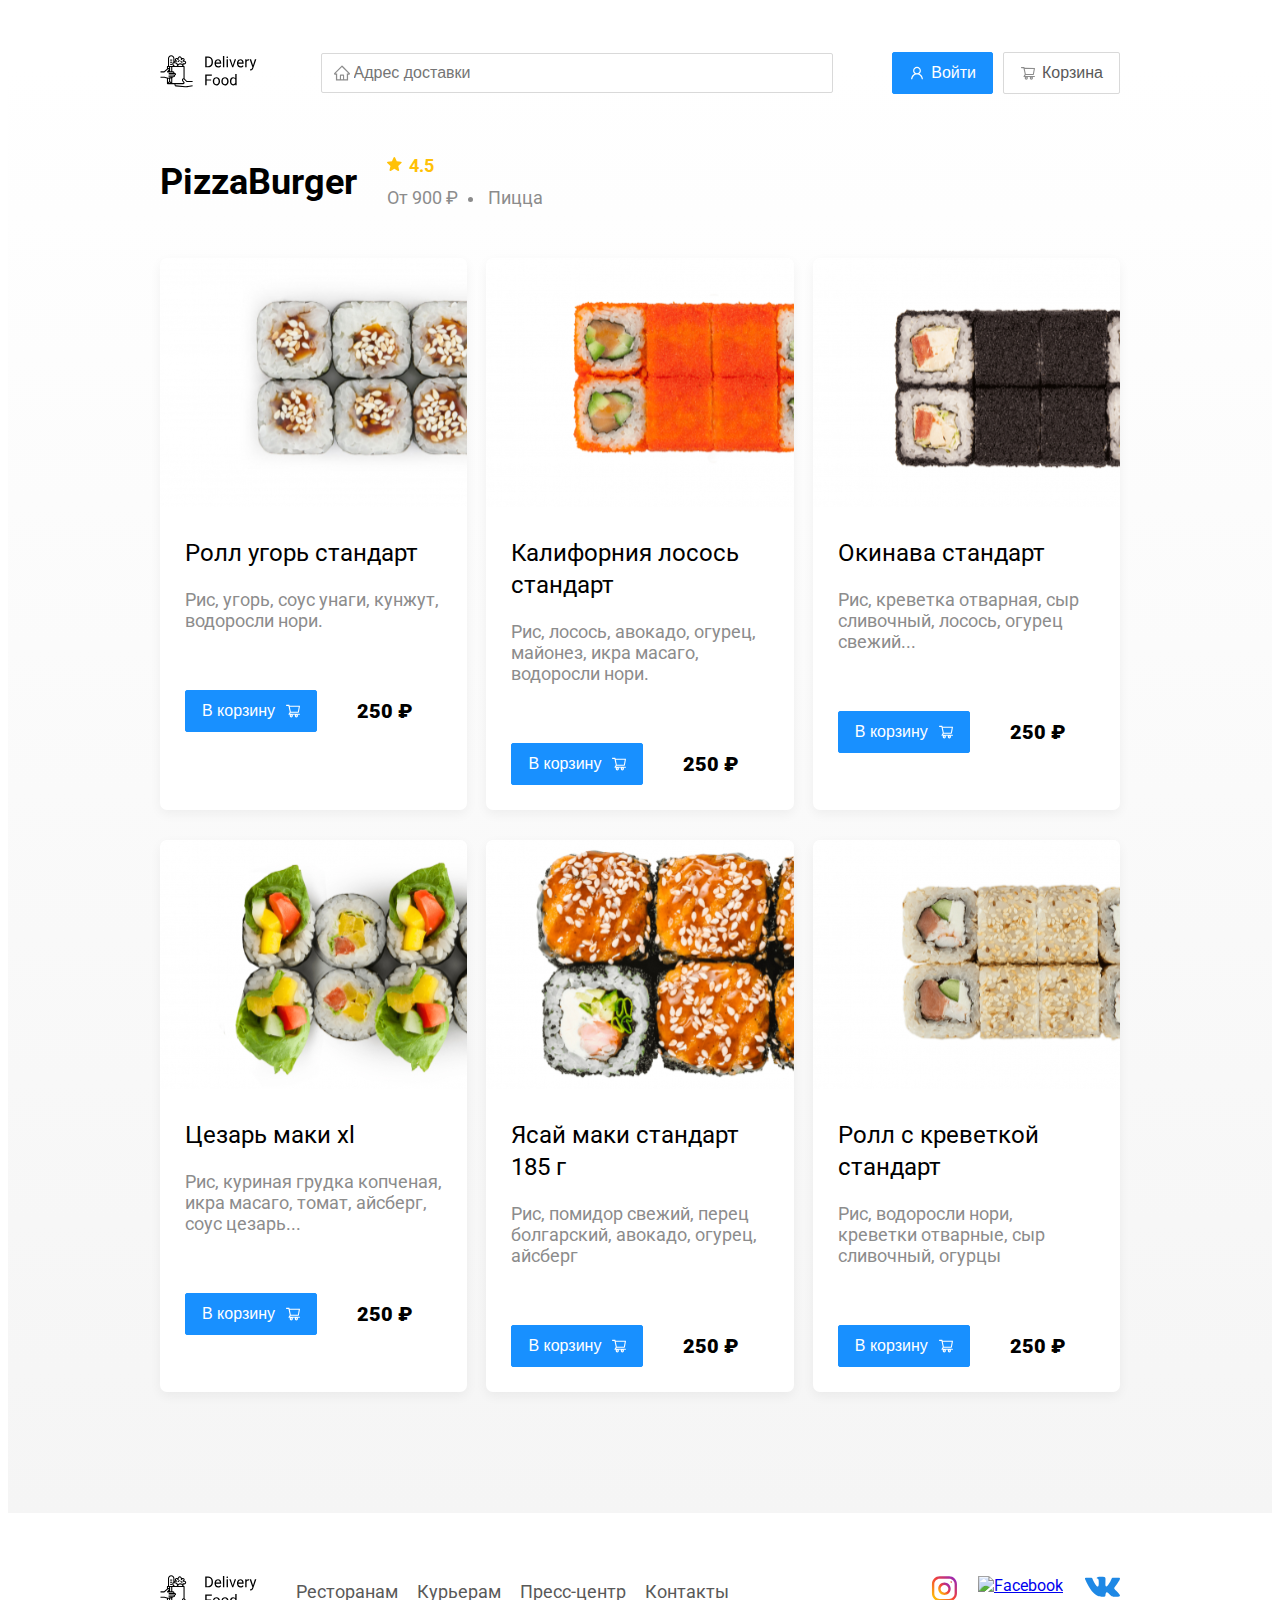
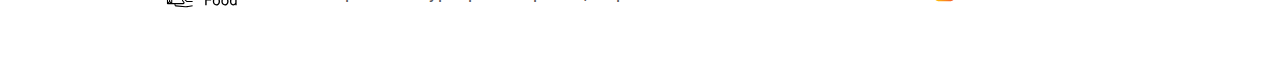
==== restaurent.html @ 797dbf08 "Add files via upload" ====
<!DOCTYPE html>
<html lang="ru">
<head>
  <meta charset="UTF-8">
  <meta name="viewport" content="width=device-width, initial-scale=1">
  
  <title>PizzaBurger - доставка еды на дом</title>
  <link href="https://fonts.googleapis.com/css2?family=Roboto:wght@400;700&display=swap" rel="stylesheet"> 
  <link rel="stylesheet" href="css/style.css">
</head>
<body>
  <div class="gradient">
    <div class="container">
      <header class="header">
        <a class="logo" href="index.html"><img src="img/logo.svg" alt="Logo" class=""></a>
        <input type="search" class="input input-adress" placeholder="Адрес доставки">
        <div class="buttons">
         <button class="button button-primary">
           <img src="img/user.svg" alt="user" class="button-icon">
           <span class="button-text">Войти</span>
          </button>
          <button class="button" id="cart-button">
            <img src="img/shopping-cart.svg" alt="shopping cart" class="button-icon">
            <span class="button-text">Корзина</span>  
          </button>
        </div> 
      </header>      
      <section class="restaurants">
        <div class="restaurants-heading">
          <h2>PizzaBurger</h2>     
          <div class="restaurant-info restaurants-title">
            <span class="rating">4.5</span>
            <span class="price">От 900 ₽</span>
            <span class="kitchen">Пицца</span>
          </div>
        </div>
        <div class="restaurants-cards">  
          <!--карточка-->          
          <a class="restaurant" href="#">          
            <img src="img/eat1.svg" alt="restaurant-image" class="restaurant-image">                  
            <div class="restuarant-text">
              <div class="restaurant-title">           
                <h3 class="card-tittle card-tittle-reg">Ролл угорь стандарт</h3>                
              </div>
              <div class="restaurant-info">               
                <span class="ingredients">Рис, угорь, соус унаги, кунжут, водоросли нори.</span>                
              </div>
              <div class="restaurant-button">
                <button class="button button-primary">
                  <span class="button-card-text">В корзину</span>
                  <img src="img/card-bt.svg" alt="cart">  
                </button> 
                <div class="card-price-bold">
                  <strong> 250 ₽</strong>
                </div>                
              </div>
            </div>       
          </a>
          <!--карточка-->          
          <a class="restaurant" href="#">          
            <img src="img/eat2.svg" alt="restaurant-image" class="restaurant-image">                  
            <div class="restuarant-text">
              <div class="restaurant-title">           
                <h3 class="card-tittle card-tittle-reg">Калифорния лосось стандарт</h3>                
              </div>
              <div class="restaurant-info">               
                <span class="ingredients">Рис, лосось, авокадо, огурец, майонез, икра масаго, водоросли нори.</span>                
              </div>
              <div class="restaurant-button">
                <button class="button button-primary">
                  <span class="button-card-text">В корзину</span>
                  <img src="img/card-bt.svg" alt="cart">  
                </button> 
                <div class="card-price-bold">
                  <strong> 250 ₽</strong>
                </div>                
              </div>
            </div>       
          </a>
          <!--карточка-->                   
          <a class="restaurant" href="#">          
            <img src="img/eat4.svg" alt="restaurant-image" class="restaurant-image">                  
            <div class="restuarant-text">
              <div class="restaurant-title">           
                <h3 class="card-tittle card-tittle-reg">Окинава стандарт</h3>                
              </div>
              <div class="restaurant-info">               
                <span class="ingredients"> Рис, креветка отварная, сыр сливочный, лосось, огурец свежий...</span>                
              </div>
              <div class="restaurant-button">
                <button class="button button-primary">
                  <span class="button-card-text">В корзину</span>
                  <img src="img/card-bt.svg" alt="cart">  
                </button> 
                <div class="card-price-bold">
                  <strong> 250 ₽</strong>
                </div>                
              </div>
            </div>       
          </a>
          <!--карточка-->          
          <a class="restaurant" href="#">          
            <img src="img/eat5.svg" alt="restaurant-image" class="restaurant-image">                  
            <div class="restuarant-text">
              <div class="restaurant-title">           
                <h3 class="card-tittle card-tittle-reg">Цезарь маки хl</h3>                
              </div>
              <div class="restaurant-info">               
                <span class="ingredients">Рис, куриная грудка копченая, икра масаго, томат, айсберг, соус цезарь...</span>                
              </div>
              <div class="restaurant-button">
                <button class="button button-primary">
                  <span class="button-card-text">В корзину</span>
                  <img src="img/card-bt.svg" alt="cart">  
                </button> 
                <div class="card-price-bold">
                  <strong> 250 ₽</strong>
                </div>                
              </div>
            </div>       
          </a>
          <!--карточка-->          
          <a class="restaurant" href="#">          
            <img src="img/eat6.svg" alt="restaurant-image" class="restaurant-image">                  
            <div class="restuarant-text">
              <div class="restaurant-title">           
                <h3 class="card-tittle card-tittle-reg">Ясай маки стандарт 185 г</h3>                
              </div>
              <div class="restaurant-info">               
                <span class="ingredients">Рис, помидор свежий, перец болгарский, авокадо, огурец, айсберг</span>                
              </div>
              <div class="restaurant-button">
                <button class="button button-primary">
                  <span class="button-card-text">В корзину</span>
                  <img src="img/card-bt.svg" alt="cart">  
                </button> 
                <div class="card-price-bold">
                  <strong> 250 ₽</strong>
                </div>                
              </div>
            </div>       
          </a>
          <!--карточка--> 
          <a class="restaurant" href="#">          
            <img src="img/eat3.svg" alt="restaurant-image" class="restaurant-image">                  
            <div class="restuarant-text">
              <div class="restaurant-title">           
                <h3 class="card-tittle card-tittle-reg">Ролл с креветкой стандарт</h3>                
              </div>
              <div class="restaurant-info">               
                <span class="ingredients">Рис, водоросли нори, креветки отварные, сыр сливочный, огурцы</span>                
              </div>
              <div class="restaurant-button">
                <button class="button button-primary">
                  <span class="button-card-text">В корзину</span>
                  <img src="img/card-bt.svg" alt="cart">  
                </button> 
                <div class="card-price-bold">
                  <strong> 250 ₽</strong>
                </div>                
              </div>
            </div>       
          </a>
          
          
          
        </div>
      </section>
    </div>
  </div>
  <footer>
    <div class="container container-footer">
      <img src="img/logo.svg" alt="Logo" class="logo">      
      <nav class="footer-links">           
        <a href="#">Ресторанам</a>
        <a href="#">Курьерам</a>
        <a href="#">Пресс-центр</a>
        <a href="#">Контакты</a>
      </nav> 
      <div class="social-icons">
        <a href="#"><img src="img/insta.svg" alt="Instagram"></a>
        <a href="#"><img src="img/fb.svg" alt="Facebook"></a>
        <a href="#"><img src="img/vk.svg" alt="Vkontakte"></a>
      </div>
    </div>
  </footer>
  </div>
  <div class="modal">
    <div class="modal-dialog">
      <div class="modal-header">
        <h3 class="modal-tittle">Корзина</h3>
        <button class="close">&times;</button>
      </div>
      <div class="modal-body">
        <!--foods-row-->
        <div class="foods-row">
          <span class="food-name">Ролл угорь стандарт</span>
          <strong class="food-price">250 ₽</strong>
          <div class="foos-counter">
            <button class="counter-button">-</button>
            <span class="counter">1</span>
            <button class="counter-button">+</button>
          </div>
        </div>
        <!--foods-row-->
        <div class="foods-row">
          <span class="food-name">Ролл угорь стандарт</span>
          <strong class="food-price">250 ₽</strong>
          <div class="foos-counter">
            <button class="counter-button">-</button>
            <span class="counter">1</span>
            <button class="counter-button">+</button>
          </div>
        </div>
        <!--foods-row-->
        <div class="foods-row">
          <span class="food-name">Ролл угорь стандарт</span>
          <strong class="food-price">250 ₽</strong>
          <div class="foos-counter">
            <button class="counter-button">-</button>
            <span class="counter">1</span>
            <button class="counter-button">+</button>
          </div>
        </div>
        <!--foods-row-->
        <div class="foods-row">
          <span class="food-name">Ролл угорь стандарт</span>
          <strong class="food-price">250 ₽</strong>
          <div class="foos-counter">
            <button class="counter-button">-</button>
            <span class="counter">1</span>
            <button class="counter-button">+</button>
          </div>
        </div>
        <!--foods-row-->
        <div class="foods-row">
          <span class="food-name">Ролл угорь стандарт</span>
          <strong class="food-price">250 ₽</strong>
          <div class="foos-counter">
            <button class="counter-button">-</button>
            <span class="counter">1</span>
            <button class="counter-button">+</button>
          </div>
        </div>
        <!--foods-row-->
      </div>
      <!--vodal-footer-->
      <div class="modal-footer">
        <span class="pricetag">1250 ₽</span>
        <div class="footer-buttons">
          <button class="button button-primary">Оформить заказ</button>
          <button class="button">Отмена</button>
        </div>        
      </div>
    </div>
  </div>
  <script src="js/main.js"></script>
</body>
</html>
---- css/style.css ----
*{
  box-sizing: border-box;
}
body {
  font-family: 'Roboto', sans-serif;
  font-style: normal;
  padding-top: 44px;
}

.gradient {
  background: linear-gradient(180deg, rgba(245, 245, 245, 0) 1.04%, #F5F5F5 100%);
  padding-bottom: 91px;
}

.container {
 max-width: 1200px;
 margin: auto;

}

.header {
  display: flex;
  align-items: center;
  justify-content: space-between;
  margin-bottom: 40px;
}
.input {
  color: #BFBFBF;
  padding-left: 32px;
  background: #FFFFFF;
  border: 1px solid #D9D9D9;
  border-radius: 2px;
  height: 40px;
  font-size: 16px;
  line-height: 24px;
  background-repeat: no-repeat;
  background-position: left 11px center;  
}

  .input-adress {
  flex: 0.8;
  background-image: url(../img/home.svg);
}

.input-search {
  background-image: url(../img/search.svg);
  width: 306px;
  margin-left: auto;
}

.buttons {
  display: flex;
  align-items: center;
}

.button {
  display: flex;
  align-items: center;
  padding: 8px 16px;
  background: #FFFFFF;
  border: 1px solid #D9D9D9;
  box-sizing: border-box;
  box-shadow: 0px 0px 2px rgba(0, 0, 0, 0.0015);
  border-radius: 2px;
  color: #595959;
  font-size: 16px;
  line-height: 24px;
}

.button-primary {
  background: #1890FF;
  border: 1px solid #1890FF;
  color: #FFFFFF;
  margin-right: 10px;  
}

.button-icon {
  margin-right: 6px;
  
}
.button-text {

}

.slider {
  border-radius: 10px;
  background: #FFF1B8 url(../img/slider-pizza.png) no-repeat top -50px right -70px /600px;
  box-shadow: 0px 7px 12px rgba(158, 158, 163, 0.1);
  max-height: 300px;
  padding: 68px 70px;
}

.slider-heading h1{
  font-family: Roboto;
  font-style: normal;
  font-weight: bold;
  font-size: 39px;
  line-height: 46px;  
  color: #302C34;
  margin-bottom: 15px;
  margin-top: 0;
}
.slider-text {
  font-style: normal;
  font-weight: normal;
  font-size: 24px;
  line-height: 28px;  
  color: #302C34;
  max-width: 538px;
}

.restaurants-cards {
  display: flex;
  flex-wrap: wrap;
  justify-content: space-between;
}

.restaurants-heading {
  display: flex;
  align-items: center;
  margin-top: 56px;
  margin-bottom: 44px;
}

.restaurants-heading h2 {
  font-style: normal;
  font-weight: bold;
  font-size: 36px;
  line-height: 42px;  
  color: #000000;
  margin: 0;
  
}

.restaurant {
  background: #FFFFFF;
  box-shadow: 0px 4px 12px rgba(0, 0, 0, 0.05);
  border-radius: 7px;
  overflow: hidden;
  margin-bottom: 30px;
  flex-basis: 32%;
  text-decoration: none;
  
}

.restaurant img:first-child {
  height: 250px;  
  object-fit: cover;
}

.restaurant:hover {  
  -webkit-transform: scale(1.1);
  -ms-transform: scale(1.1);
  transform: scale(1.1);
  box-shadow: 0 0 10px rgba(0,0,0,0.5);
  
}

.restaurant-title {
  display: flex;
  align-items: center;
  justify-content: space-between;

}
.card-tittle {
  margin: 0;
  font-style: normal;
  font-weight: bold;
  font-size: 24px;
  line-height: 32px;
  color: #000000;
  margin-bottom: 10px;
}

.card-tittle-reg {
  font-weight: 400;
}


.restaurant-time {
  color: #FFFFFF;
  font-style: normal;
  font-weight: normal;
  font-size: 12px;
  line-height: 20px;
  background: #262626;
  border-radius: 2px;
  padding-left: 8px;
  padding-right: 8px;
}

.restaurant-info {
  display: flex;
  vertical-align: middle;
  margin-bottom: 35px;
  flex-wrap: wrap;

  
}

.restuarant-text {
  padding: 25px;
}

.rating {
  font-style: normal;
  font-weight: bold;
  font-size: 18px;
  line-height: 32px;
  color: #FFC107;
  padding-left: 22px;
  background: url(../img/star.svg) no-repeat 0 35%;
  margin-right: 26px;
}

.price {
  font-style: normal;
font-weight: normal;
font-size: 18px;
line-height: 32px;
color: #8C8C8C;
margin-right: 15px;
}

.price::after {
  content: " ";
  display: inline-block;
  background: #8C8C8C;
  width: 5px;
  height: 5px;
  margin-left: 10px;
  vertical-align: middle;
  border-radius: 50%;
}

/*.kitchen {
  text-overflow: ellipsis;
  overflow: hidden;
  white-space: nowrap;
  max-width: 150px;
}*/

.kitchen, .kitchen2 {  
  font-style: normal;
  font-weight: normal;
  font-size: 18px;
  line-height: 32px;  
  color: #8C8C8C;
}
.ingredients {
  font-style: normal;
  font-weight: normal;
  font-size: 18px;
  line-height: 21px;
  color: #8C8C8C;
  margin-top: 10px;
  margin-bottom: 24px;
}


.kitchen2::before {
  content: " ";
  display: inline-block;
  background: #8C8C8C;
  width: 5px;
  height: 5px;
  margin-left: 10px;
  vertical-align: middle;
  border-radius: 50%;
  margin-right: 10px;
}

footer {  
  background:#fff;  
}

.container-footer > img {
  margin-right: 35px;
}

.container-footer {
  display: flex;
  justify-content: space-between;
  align-items: center;
  min-height: 156px;
}

.footer-links {
  margin-right: auto;
}

.footer-links a{
  margin-right: auto;
  font-style: normal;
  font-weight: normal;
  font-size: 18px;
  line-height: 21px;
  color: #595959;
  text-decoration: none;
}

.footer-links a:not(:last-child) {
  margin-right: 15px;
}

.social-icons {
  display:flex;
}

.social-icons a:not(:first-child) {
  margin-left: 21px;  
}

.restaurants-title {
  margin: 0;
  margin-left: 30px
}

.button-card-text {
  margin-right: 10px;
  margin-top: -11x;
}

.card-price-bold {
  font-style: normal;
  font-weight: bold;
  font-size: 20px;
  line-height: 32px;
  color: #000000;
  margin-left: 30px;
}

.restaurant-button {
  display: flex;
  align-items: center;
}

.modal {
  position: fixed;
  left: 0;
  top: 0;
  width: 100%;
  height: 100%;
  background: rgba(0, 0, 0, 0.4);
  display: none;

}

.is-open {
  display: flex;
}

.modal-dialog {
  max-width: 781px;
  width: 95%;
  background: #FFFFFF;
  border-radius: 5px;
  margin: auto;
  padding: 40px 45px;
}

.modal-header {
  display: flex;
  align-items: center;
  justify-content: space-between;
  margin-bottom: 45px;
}

.modal-tittle {
  margin: 0;
  font-style: normal;
  font-weight: bold;
  font-size: 36px;
  line-height: 42px;
  color: #000000;
}

.close {
  font-size: 36px;
  border: none;
  background-color: transparent;
}

.foods-row {
  display: flex;
  align-items: center;
  justify-content: space-between;
  padding-bottom: 8px;
  border-bottom: 1px solid #d9d9d9;
  margin-bottom: 15px;
}



.food-name {
  font-style: normal;
  font-weight: normal;
  font-size: 18px;
  line-height: 32px;
  
}

.food-price {
  margin-left:auto;
  margin-right: 47px;
  font-style: normal;
  font-weight: bold;
  font-size: 20px;
  line-height: 32px;
  
}

.counter-button {
  background: #FFFFFF;
  border: 1px solid #40A9FF;
  box-sizing: border-box;
  border-radius: 2px;
  color: #40A9FF;
  width: 39px;
  height: 32px;
  font-style: normal;
  font-weight: normal;
  font-size: 14px;
  line-height: 22px; 
}

.counter {
  font-size: 16px;
  line-height: 24px;
  margin-left: 10px;
  margin-right: 10px;
}

.modal-body {
  margin-bottom: 52px;
}

.foos-counter {
  display: flex;
  align-items: center;

}

.modal-footer {
  display: flex;
  align-items: center;
  justify-content: space-between;
}
.footer-buttons {
  display: flex;
  justify-content: space-around;
}

.pricetag {
  background: #262626;
  border-radius: 5px;
  padding: 15px 20px;
  font-weight: bold;
  font-size: 20px;
  line-height: 23px;
  color: #FAFAFA;
}


@media (max-width: 1366px) {
  .container {
    max-width: 960px;;
  }
  .slider {
    background-size: 450px;
    background-position: top -68px right -115px;
  }
  .rating {
    flex-basis: 100%
  }

}

@media (max-width: 992px) {
  .container {
    max-width: 750px;
  }
  .slider {
    padding: 50px;
    background-size: 380px;
    background-position: center right -115px;
  }
  .slider-text {
    font-size: 18px;
    max-width: 400px;
  }
  .restaurants-heading h2 {
    font-size: 32px;
  }
  .restaurant {
    flex-basis: 48%;
  }
  .footer-links {
    
    display: flex;
    flex-wrap: wrap;
    margin: 0;
    max-width: 31%;
    align-items: center;
  }
 .footer-links:not(:last-child) {
   margin: 0;
}
  


@media (max-width: 768px) {
  .container {
    width: 560px;
  }
  .slider-heading h1 {
    font-size: 24px;
    line-height: 1.4;
  }
  .slider {
    background-size: 312px;
    background-position: center right -155px;
  }

  .slider-text {     
    max-width: 320px;
  }
  
  .card-tittle {
    font-size: 18px;
  } 
  .restaurant-info span {
    font-size: 16px;
  }
  .price {
    flex-basis: 100%;    
  }
  .price::after {
    display: none;
  }
  .restaurant-info {
    margin: 0;
  }
  
}

@media (max-width: 578px) {
  .container {
    width: 90%;
  }

  header {
    flex-wrap: wrap;        
  }
  .input-adress {
    order: 5;
    flex: 1;
    margin-top: 15px;
  }
  .slider {
    background-image: none;
  }
  .restaurants-heading h2 {
    font-size: 22px;
  }
  .restaurant {
    flex-basis: 100%;    
  }
  .restaurant img:first-child {
    width: 100%;
  }
 
    
}

@media (max-width: 490px) { 
  .container-footer {
    flex-direction: column;
   align-items: center;
  }
  .container-footer .logo {
  margin: 15px 0;
  }  
  .social-icons {
    margin: 15px 0; 
  }
  .restaurants-heading {
    flex-wrap: wrap;
  }
  .input-search {
    flex-basis: 100%;
    margin-top: 15px;
  }
  .slider {
     padding: 20px;
   }
  .button-text {
    display: none;       
  }
  .button-icon {
  margin: 0;
  }
}
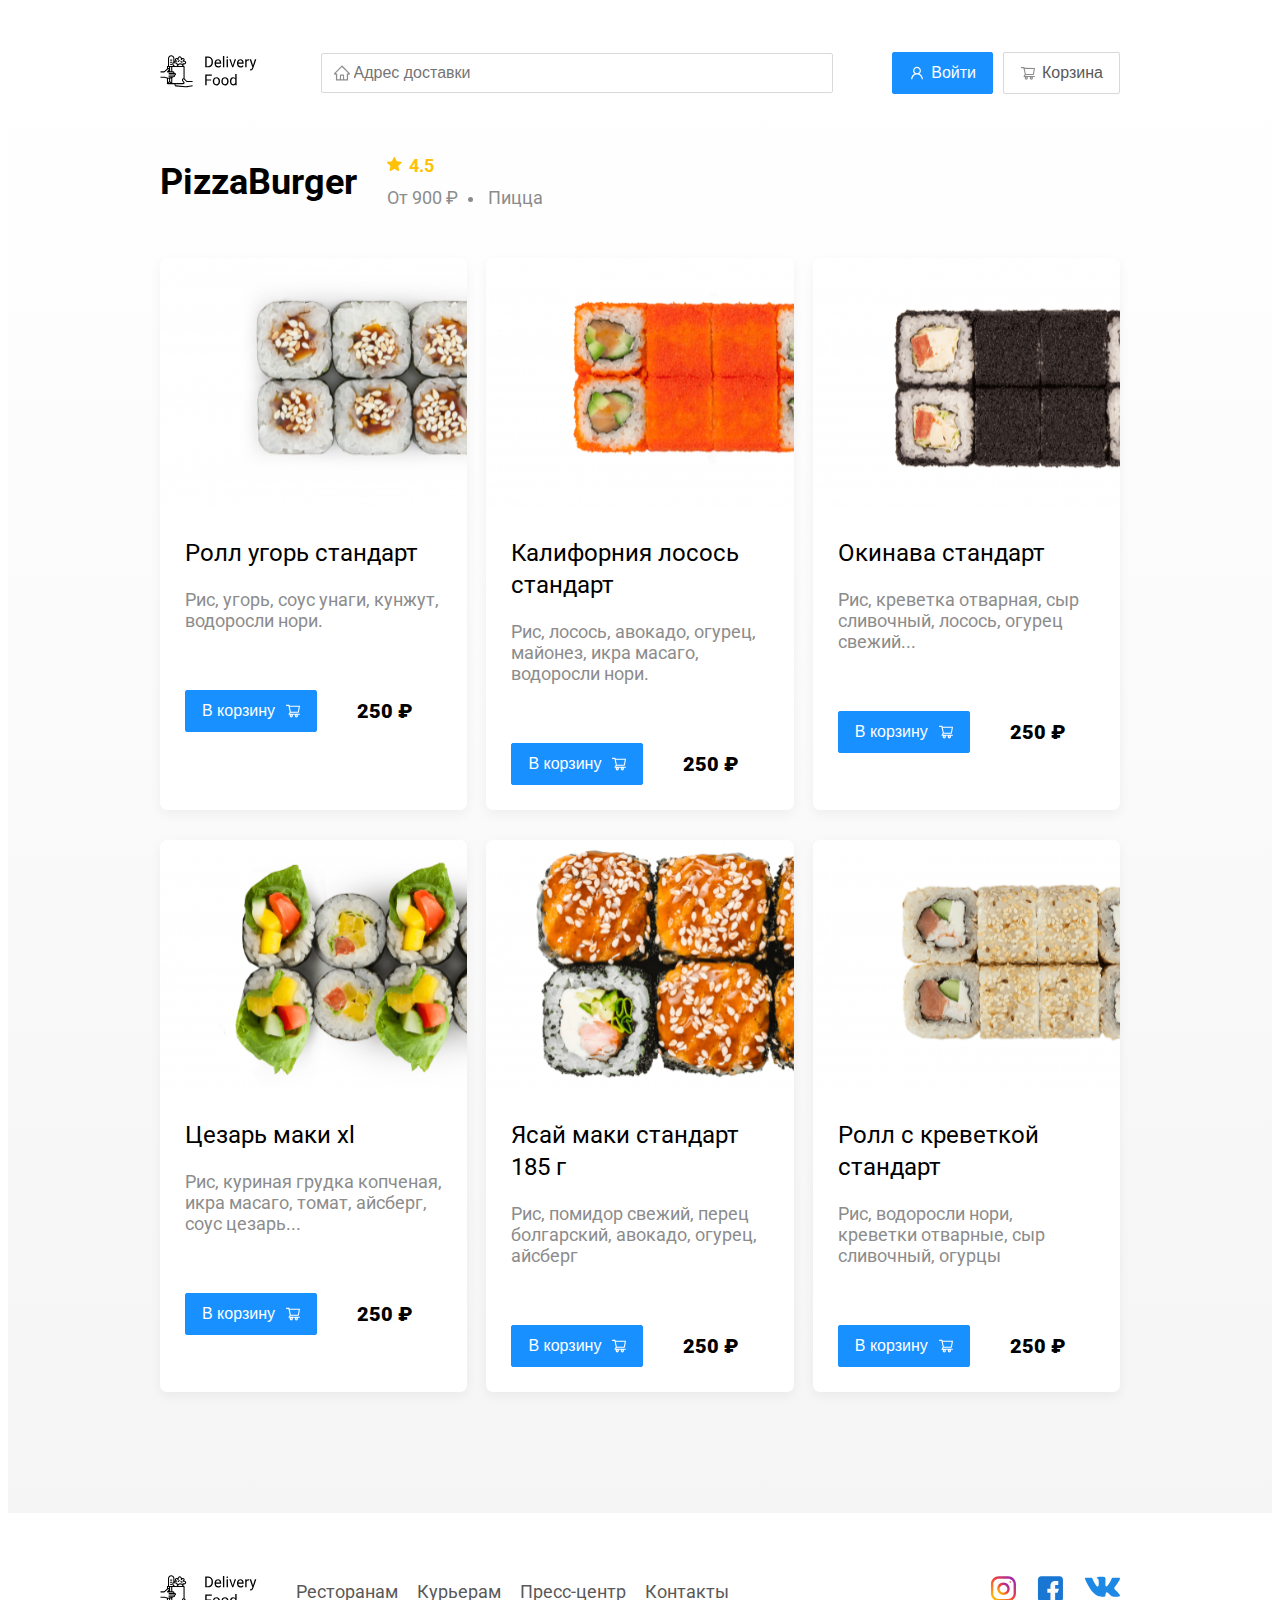
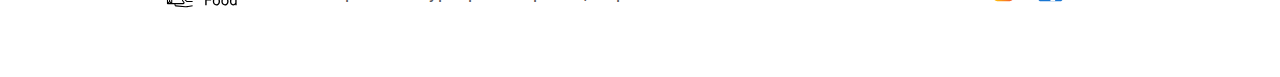
==== commit 3443e16e: "Add files via upload" ====
--- a/restaurent.html
+++ b/restaurent.html
@@ -7,6 +7,7 @@
   <title>PizzaBurger - доставка еды на дом</title>
   <link href="https://fonts.googleapis.com/css2?family=Roboto:wght@400;700&display=swap" rel="stylesheet"> 
   <link rel="stylesheet" href="css/style.css">
+  <link rel="stylesheet" href="css/animate.css">
 </head>
 <body>
   <div class="gradient">
@@ -36,7 +37,7 @@
         </div>
         <div class="restaurants-cards">  
           <!--карточка-->          
-          <a class="restaurant" href="#">          
+          <a class="restaurant wow fadeInUp" data-wow-delay="0.2s href="#">          
             <img src="img/eat1.svg" alt="restaurant-image" class="restaurant-image">                  
             <div class="restuarant-text">
               <div class="restaurant-title">           
@@ -57,7 +58,7 @@
             </div>       
           </a>
           <!--карточка-->          
-          <a class="restaurant" href="#">          
+          <a class="restaurant wow fadeInUp" data-wow-delay="0.2s href="#">          
             <img src="img/eat2.svg" alt="restaurant-image" class="restaurant-image">                  
             <div class="restuarant-text">
               <div class="restaurant-title">           
@@ -78,7 +79,7 @@
             </div>       
           </a>
           <!--карточка-->                   
-          <a class="restaurant" href="#">          
+          <a class="restaurant wow fadeInUp" data-wow-delay="0.2s href="#">          
             <img src="img/eat4.svg" alt="restaurant-image" class="restaurant-image">                  
             <div class="restuarant-text">
               <div class="restaurant-title">           
@@ -99,7 +100,7 @@
             </div>       
           </a>
           <!--карточка-->          
-          <a class="restaurant" href="#">          
+          <a class="restaurant wow fadeInUp" data-wow-delay="0.2s href="#">          
             <img src="img/eat5.svg" alt="restaurant-image" class="restaurant-image">                  
             <div class="restuarant-text">
               <div class="restaurant-title">           
@@ -120,7 +121,7 @@
             </div>       
           </a>
           <!--карточка-->          
-          <a class="restaurant" href="#">          
+          <a class="restaurant wow fadeInUp" data-wow-delay="0.2s href="#">          
             <img src="img/eat6.svg" alt="restaurant-image" class="restaurant-image">                  
             <div class="restuarant-text">
               <div class="restaurant-title">           
@@ -141,7 +142,7 @@
             </div>       
           </a>
           <!--карточка--> 
-          <a class="restaurant" href="#">          
+          <a class="restaurant wow fadeInUp" data-wow-delay="0.2s href="#">          
             <img src="img/eat3.svg" alt="restaurant-image" class="restaurant-image">                  
             <div class="restuarant-text">
               <div class="restaurant-title">           
@@ -254,7 +255,8 @@
       </div>
     </div>
   </div>
-  <script src="js/main.js"></script>
+  <script src="js/wow.min.js"></script>
+  <script src="js/main.js"></script>  
 </body>
 </html>
  